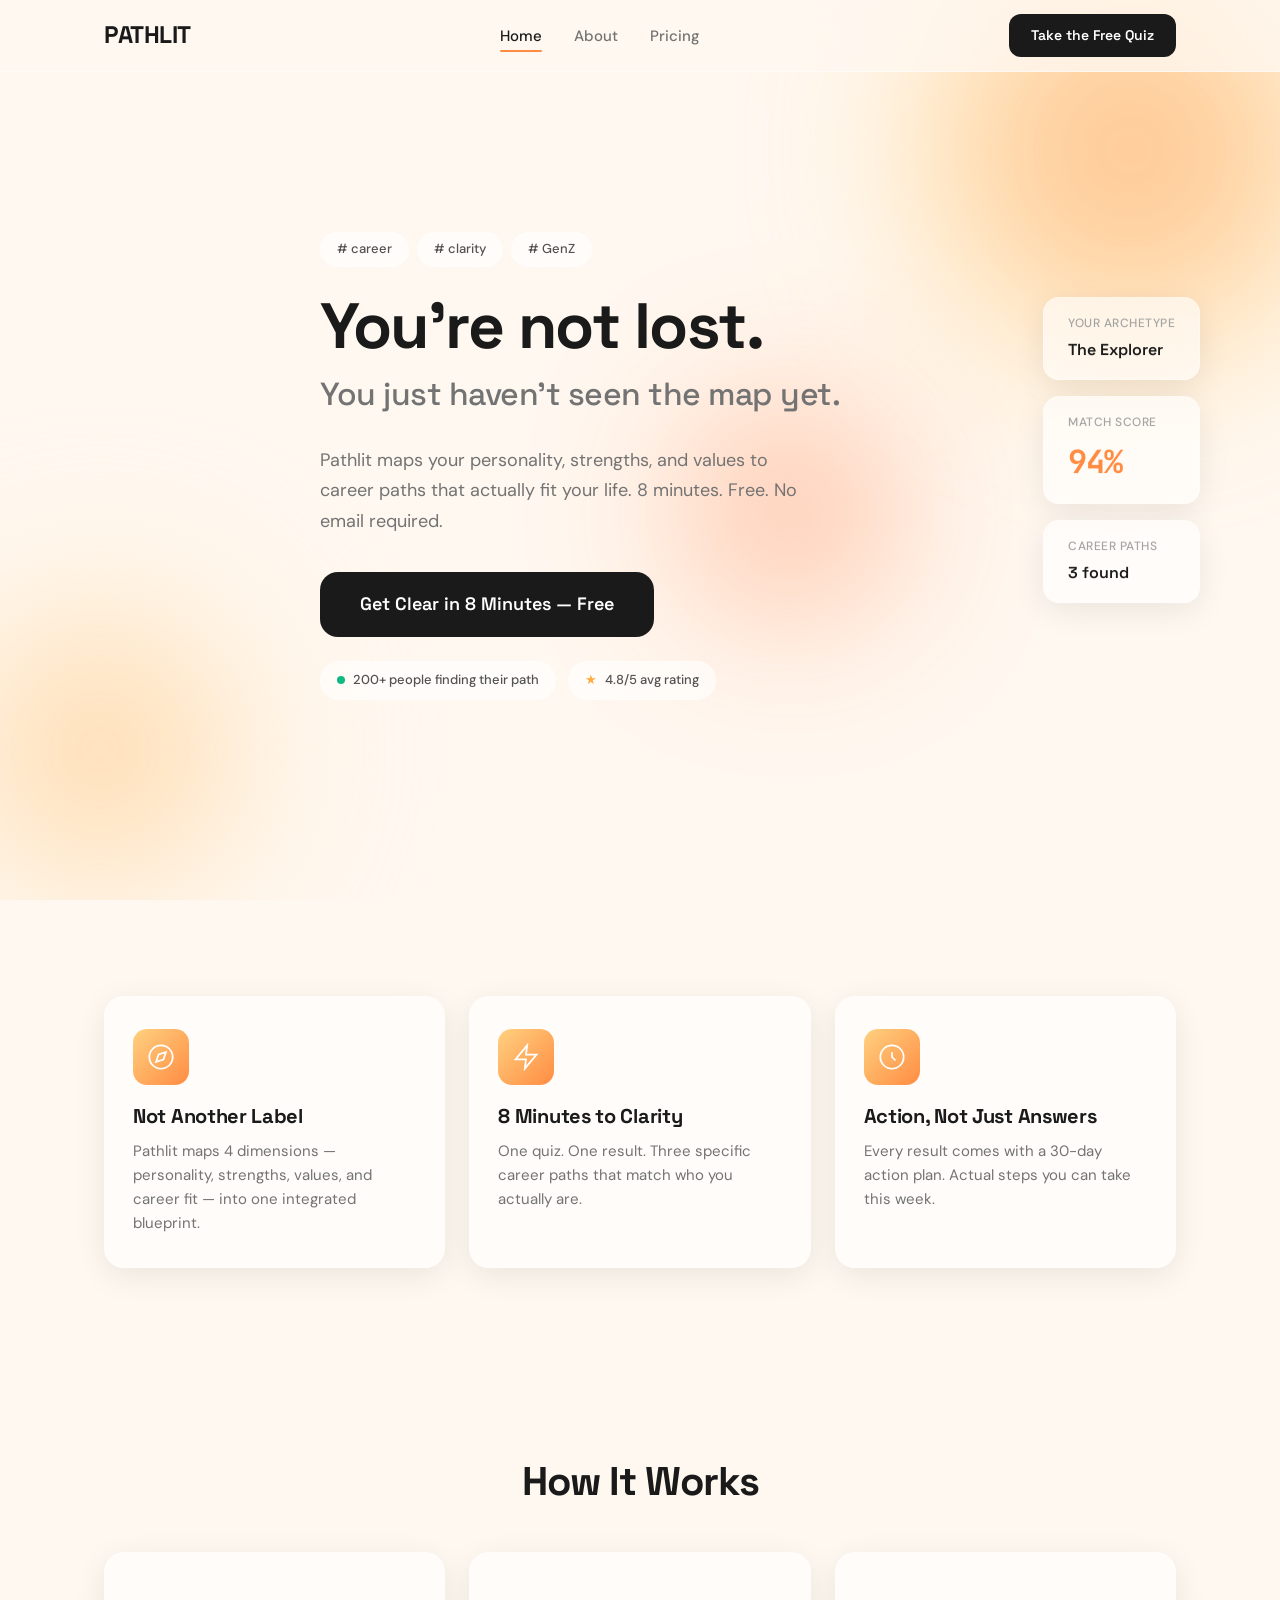
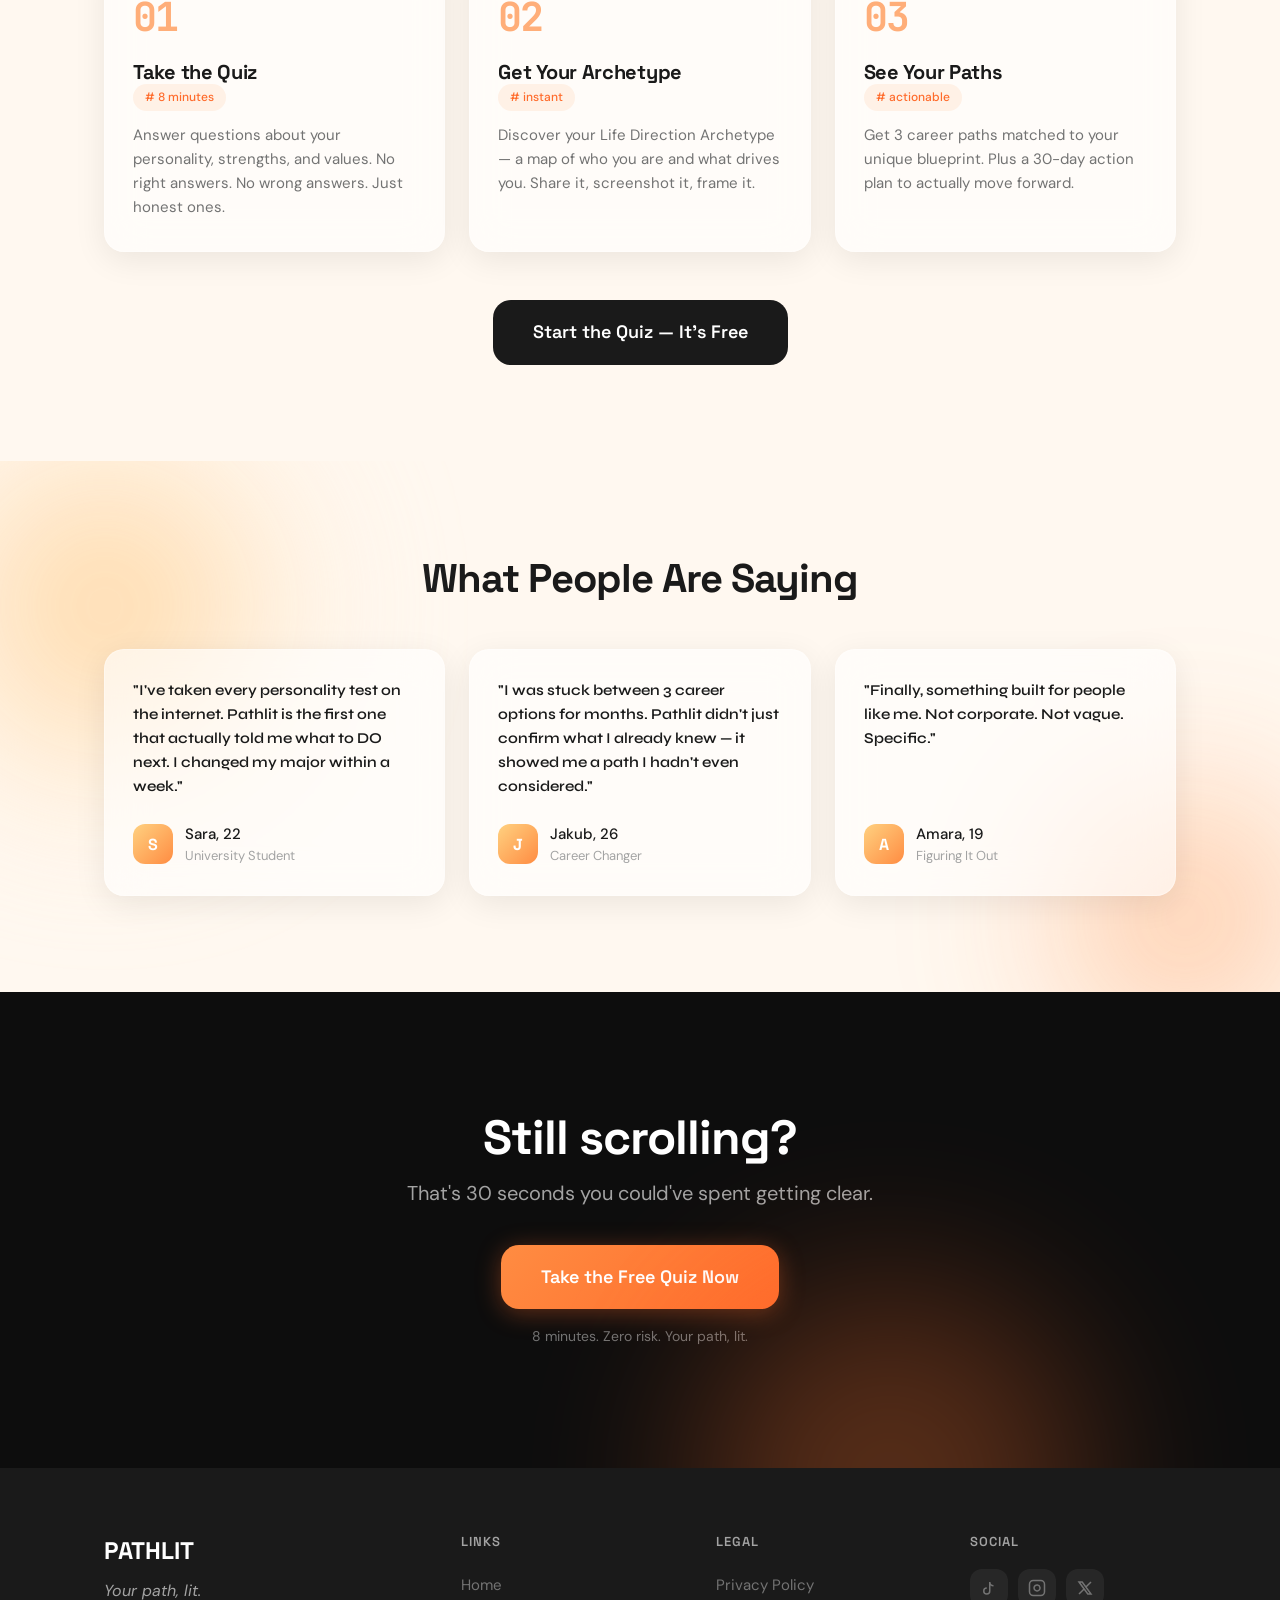
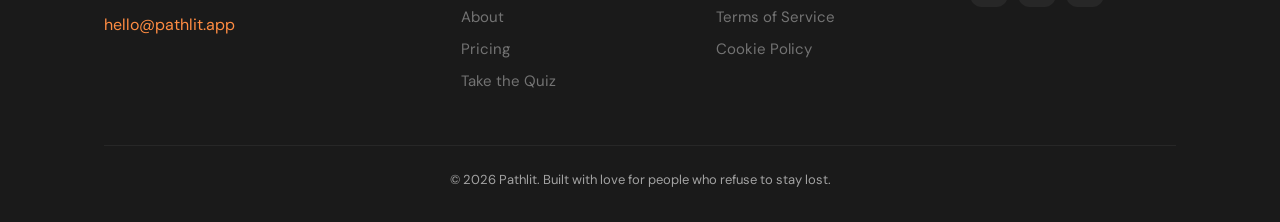
==== pathlit/index.html @ 338ac894 "Add Pathlit website with glassmorphism UI 3-page career quiz website (homepage, about, sales) built " ====
<!DOCTYPE html>
<html lang="en">
<head>
    <meta charset="UTF-8">
    <meta name="viewport" content="width=device-width, initial-scale=1.0">
    <title>Pathlit — Free Career Quiz for Gen Z | Find Your Path in 8 Minutes</title>
    <meta name="description" content="Feeling lost about your career? Pathlit's free 8-minute quiz maps your personality, strengths, and values to 3 career paths. Built for ages 18–30. No email required.">

    <!-- Fonts -->
    <link rel="preconnect" href="https://fonts.googleapis.com">
    <link rel="preconnect" href="https://fonts.gstatic.com" crossorigin>
    <link href="https://fonts.googleapis.com/css2?family=Space+Grotesk:wght@400;500;600;700&family=DM+Sans:wght@400;500&family=Syne:wght@600;800&family=JetBrains+Mono:wght@400;700&display=swap" rel="stylesheet">

    <link rel="stylesheet" href="pathlit.css">
</head>
<body>
    <!-- Navigation -->
    <nav class="navbar">
        <div class="nav-container">
            <a href="index.html" class="nav-logo">PATHLIT</a>
            <div class="nav-links">
                <a href="index.html" class="nav-link active">Home</a>
                <a href="about.html" class="nav-link">About</a>
                <a href="clarity-pro.html" class="nav-link">Pricing</a>
            </div>
            <a href="#quiz" class="nav-cta">Take the Free Quiz</a>
            <button class="hamburger" id="hamburger" aria-label="Menu">
                <span></span>
                <span></span>
                <span></span>
            </button>
        </div>
        <div class="mobile-menu" id="mobileMenu">
            <a href="index.html" class="mobile-link active">Home</a>
            <a href="about.html" class="mobile-link">About</a>
            <a href="clarity-pro.html" class="mobile-link">Pricing</a>
            <a href="#quiz" class="mobile-cta">Take the Free Quiz</a>
        </div>
    </nav>

    <!-- Mobile sticky CTA -->
    <div class="mobile-sticky-cta">
        <a href="#quiz" class="btn btn-primary btn-full">Take the Free Quiz</a>
    </div>

    <!-- Hero Section -->
    <section class="hero">
        <div class="gradient-blob blob-1"></div>
        <div class="gradient-blob blob-2"></div>
        <div class="gradient-blob blob-3"></div>

        <div class="hero-content">
            <div class="hero-tags">
                <span class="tag"># career</span>
                <span class="tag"># clarity</span>
                <span class="tag"># GenZ</span>
            </div>
            <h1 class="hero-headline">You're not lost.</h1>
            <p class="hero-headline-sub">You just haven't seen the map yet.</p>
            <p class="hero-sub">Pathlit maps your personality, strengths, and values to career paths that actually fit your life. 8 minutes. Free. No email required.</p>
            <a href="#quiz" class="btn btn-primary btn-lg">Get Clear in 8 Minutes — Free</a>
            <div class="hero-proof">
                <div class="proof-pill">
                    <span class="proof-dot"></span>
                    200+ people finding their path
                </div>
                <div class="proof-pill">
                    <span class="proof-star">&#9733;</span>
                    4.8/5 avg rating
                </div>
            </div>
        </div>

        <!-- Floating glass cards -->
        <div class="floating-cards">
            <div class="glass-card float-card-1">
                <span class="card-label">Your Archetype</span>
                <span class="card-value">The Explorer</span>
            </div>
            <div class="glass-card float-card-2">
                <span class="card-label">Match Score</span>
                <span class="card-value-big">94%</span>
            </div>
            <div class="glass-card float-card-3">
                <span class="card-label">Career Paths</span>
                <span class="card-value">3 found</span>
            </div>
        </div>
    </section>

    <!-- Benefits Section -->
    <section class="benefits">
        <div class="container">
            <div class="benefits-grid">
                <div class="glass-panel benefit-card">
                    <div class="benefit-icon-wrap">
                        <svg width="28" height="28" viewBox="0 0 24 24" fill="none" stroke="currentColor" stroke-width="1.5"><circle cx="12" cy="12" r="10"/><polygon points="16.24 7.76 14.12 14.12 7.76 16.24 9.88 9.88 16.24 7.76"/></svg>
                    </div>
                    <h3>Not Another Label</h3>
                    <p>Pathlit maps 4 dimensions — personality, strengths, values, and career fit — into one integrated blueprint.</p>
                </div>
                <div class="glass-panel benefit-card">
                    <div class="benefit-icon-wrap">
                        <svg width="28" height="28" viewBox="0 0 24 24" fill="none" stroke="currentColor" stroke-width="1.5"><polygon points="13 2 3 14 12 14 11 22 21 10 12 10 13 2"/></svg>
                    </div>
                    <h3>8 Minutes to Clarity</h3>
                    <p>One quiz. One result. Three specific career paths that match who you actually are.</p>
                </div>
                <div class="glass-panel benefit-card">
                    <div class="benefit-icon-wrap">
                        <svg width="28" height="28" viewBox="0 0 24 24" fill="none" stroke="currentColor" stroke-width="1.5"><circle cx="12" cy="12" r="10"/><path d="M12 8v4l3 3"/></svg>
                    </div>
                    <h3>Action, Not Just Answers</h3>
                    <p>Every result comes with a 30-day action plan. Actual steps you can take this week.</p>
                </div>
            </div>
        </div>
    </section>

    <!-- How It Works -->
    <section class="how-it-works">
        <div class="container">
            <h2 class="section-title">How It Works</h2>
            <div class="steps-grid">
                <div class="step-card glass-panel">
                    <div class="step-number">01</div>
                    <h3>Take the Quiz</h3>
                    <span class="step-tag"># 8 minutes</span>
                    <p>Answer questions about your personality, strengths, and values. No right answers. No wrong answers. Just honest ones.</p>
                </div>
                <div class="step-card glass-panel">
                    <div class="step-number">02</div>
                    <h3>Get Your Archetype</h3>
                    <span class="step-tag"># instant</span>
                    <p>Discover your Life Direction Archetype — a map of who you are and what drives you. Share it, screenshot it, frame it.</p>
                </div>
                <div class="step-card glass-panel">
                    <div class="step-number">03</div>
                    <h3>See Your Paths</h3>
                    <span class="step-tag"># actionable</span>
                    <p>Get 3 career paths matched to your unique blueprint. Plus a 30-day action plan to actually move forward.</p>
                </div>
            </div>
            <div class="steps-cta">
                <a href="#quiz" class="btn btn-primary btn-lg">Start the Quiz — It's Free</a>
            </div>
        </div>
    </section>

    <!-- Testimonials -->
    <section class="testimonials">
        <div class="gradient-blob blob-4"></div>
        <div class="gradient-blob blob-5"></div>
        <div class="container">
            <h2 class="section-title">What People Are Saying</h2>
            <div class="testimonials-grid">
                <div class="glass-panel testimonial-card">
                    <p class="testimonial-quote">"I've taken every personality test on the internet. Pathlit is the first one that actually told me what to DO next. I changed my major within a week."</p>
                    <div class="testimonial-author">
                        <div class="author-avatar">S</div>
                        <div>
                            <span class="author-name">Sara, 22</span>
                            <span class="author-role">University Student</span>
                        </div>
                    </div>
                </div>
                <div class="glass-panel testimonial-card">
                    <p class="testimonial-quote">"I was stuck between 3 career options for months. Pathlit didn't just confirm what I already knew — it showed me a path I hadn't even considered."</p>
                    <div class="testimonial-author">
                        <div class="author-avatar">J</div>
                        <div>
                            <span class="author-name">Jakub, 26</span>
                            <span class="author-role">Career Changer</span>
                        </div>
                    </div>
                </div>
                <div class="glass-panel testimonial-card">
                    <p class="testimonial-quote">"Finally, something built for people like me. Not corporate. Not vague. Specific."</p>
                    <div class="testimonial-author">
                        <div class="author-avatar">A</div>
                        <div>
                            <span class="author-name">Amara, 19</span>
                            <span class="author-role">Figuring It Out</span>
                        </div>
                    </div>
                </div>
            </div>
        </div>
    </section>

    <!-- Final CTA -->
    <section class="final-cta">
        <div class="gradient-blob blob-6"></div>
        <div class="container">
            <h2>Still scrolling?</h2>
            <p>That's 30 seconds you could've spent getting clear.</p>
            <a href="#quiz" class="btn btn-glow btn-lg">Take the Free Quiz Now</a>
            <p class="final-cta-sub">8 minutes. Zero risk. Your path, lit.</p>
        </div>
    </section>

    <!-- Footer -->
    <footer class="footer">
        <div class="container">
            <div class="footer-grid">
                <div class="footer-col">
                    <div class="footer-logo">PATHLIT</div>
                    <p class="footer-tagline">Your path, lit.</p>
                    <p class="footer-email">hello@pathlit.app</p>
                </div>
                <div class="footer-col">
                    <h4>Links</h4>
                    <a href="index.html">Home</a>
                    <a href="about.html">About</a>
                    <a href="clarity-pro.html">Pricing</a>
                    <a href="#quiz">Take the Quiz</a>
                </div>
                <div class="footer-col">
                    <h4>Legal</h4>
                    <a href="#">Privacy Policy</a>
                    <a href="#">Terms of Service</a>
                    <a href="#">Cookie Policy</a>
                </div>
                <div class="footer-col">
                    <h4>Social</h4>
                    <div class="footer-social">
                        <a href="#" aria-label="TikTok"><svg width="18" height="18" viewBox="0 0 24 24" fill="none" stroke="currentColor" stroke-width="2"><path d="M9 12a4 4 0 1 0 4 4V4a5 5 0 0 0 5 5"/></svg></a>
                        <a href="#" aria-label="Instagram"><svg width="18" height="18" viewBox="0 0 24 24" fill="none" stroke="currentColor" stroke-width="2"><rect x="2" y="2" width="20" height="20" rx="5" ry="5"/><path d="M16 11.37A4 4 0 1 1 12.63 8 4 4 0 0 1 16 11.37z"/><line x1="17.5" y1="6.5" x2="17.51" y2="6.5"/></svg></a>
                        <a href="#" aria-label="Twitter/X"><svg width="18" height="18" viewBox="0 0 24 24" fill="none" stroke="currentColor" stroke-width="2"><path d="M4 4l11.733 16h4.267l-11.733 -16z"/><path d="M4 20l6.768 -6.768m2.46 -2.46l6.772 -6.772"/></svg></a>
                    </div>
                </div>
            </div>
            <div class="footer-bottom">
                <p>&copy; 2026 Pathlit. Built with love for people who refuse to stay lost.</p>
            </div>
        </div>
    </footer>

    <script src="pathlit.js"></script>
</body>
</html>
---- pathlit/pathlit.css ----
/* ============================================
   PATHLIT — Glassmorphism + Warm Gradient UI
   Inspired by Monte finance app aesthetic
   ============================================ */

:root {
    /* Warm gradient palette */
    --orange-1: #FF8C42;
    --orange-2: #FF6B2B;
    --amber-1: #FFAB40;
    --amber-2: #FFD180;
    --peach: #FFECD2;
    --cream: #FFF8F0;

    /* Brand accents */
    --forest-dark: #1A1A1A;
    --dark-bg: #0D0D0D;
    --electric-lime: #84CC16;
    --coral-burst: #F43F5E;
    --mint: #10B981;

    /* Neutrals */
    --white: #FFFFFF;
    --gray-50: #FAFAFA;
    --gray-100: #F5F5F5;
    --gray-200: #E5E5E5;
    --gray-400: #A3A3A3;
    --gray-500: #737373;
    --gray-600: #525252;
    --gray-800: #262626;
    --gray-900: #171717;

    /* Glass */
    --glass-bg: rgba(255, 255, 255, 0.6);
    --glass-border: rgba(255, 255, 255, 0.3);
    --glass-shadow: 0 8px 32px rgba(0, 0, 0, 0.08);
    --glass-dark-bg: rgba(255, 255, 255, 0.05);
    --glass-dark-border: rgba(255, 255, 255, 0.08);

    /* Typography */
    --font-display: 'Space Grotesk', sans-serif;
    --font-body: 'DM Sans', sans-serif;
    --font-accent: 'Syne', sans-serif;
    --font-data: 'JetBrains Mono', monospace;

    --nav-height: 72px;
}

/* --- Reset & Base --- */
*, *::before, *::after {
    margin: 0;
    padding: 0;
    box-sizing: border-box;
}

html {
    scroll-behavior: smooth;
    -webkit-font-smoothing: antialiased;
}

body {
    font-family: var(--font-body);
    font-size: 16px;
    line-height: 1.6;
    color: var(--gray-800);
    background: var(--cream);
    overflow-x: hidden;
}

a { color: inherit; text-decoration: none; }
img { max-width: 100%; height: auto; display: block; }

/* --- Layout --- */
.container {
    max-width: 1120px;
    margin: 0 auto;
    padding: 0 24px;
}

.container-narrow {
    max-width: 720px;
    margin: 0 auto;
    padding: 0 24px;
}

/* --- Typography --- */
h1, h2, h3 {
    font-family: var(--font-display);
    font-weight: 700;
    line-height: 1.1;
    color: var(--forest-dark);
}

h1 { font-size: 3.5rem; letter-spacing: -1.5px; }
h2 { font-size: 2.5rem; letter-spacing: -1px; }
h3 { font-size: 1.25rem; letter-spacing: -0.3px; }

.section-title {
    text-align: center;
    margin-bottom: 48px;
}

.section-subtitle {
    text-align: center;
    font-size: 1.125rem;
    color: var(--gray-500);
    margin-top: -32px;
    margin-bottom: 40px;
}

/* --- Tags (pill badges) --- */
.tag {
    display: inline-block;
    font-family: var(--font-body);
    font-weight: 500;
    font-size: 0.8125rem;
    padding: 6px 16px;
    border-radius: 100px;
    background: var(--glass-bg);
    backdrop-filter: blur(12px);
    -webkit-backdrop-filter: blur(12px);
    border: 1px solid var(--glass-border);
    color: var(--gray-600);
}

.hero-tags {
    display: flex;
    gap: 8px;
    flex-wrap: wrap;
    margin-bottom: 24px;
}

/* --- Glass Panel --- */
.glass-panel {
    background: var(--glass-bg);
    backdrop-filter: blur(20px);
    -webkit-backdrop-filter: blur(20px);
    border: 1px solid var(--glass-border);
    border-radius: 20px;
    box-shadow: var(--glass-shadow);
}

/* --- Gradient Blobs --- */
.gradient-blob {
    position: absolute;
    border-radius: 50%;
    filter: blur(80px);
    opacity: 0.6;
    pointer-events: none;
    z-index: 0;
}

.blob-1 {
    width: 500px;
    height: 500px;
    background: radial-gradient(circle, var(--orange-1) 0%, var(--amber-2) 50%, transparent 70%);
    top: -100px;
    right: -100px;
}

.blob-2 {
    width: 400px;
    height: 400px;
    background: radial-gradient(circle, var(--amber-1) 0%, var(--peach) 50%, transparent 70%);
    bottom: -50px;
    left: -100px;
}

.blob-3 {
    width: 300px;
    height: 300px;
    background: radial-gradient(circle, var(--orange-2) 0%, transparent 70%);
    top: 40%;
    left: 50%;
    transform: translateX(-50%);
}

.blob-4 {
    width: 450px;
    height: 450px;
    background: radial-gradient(circle, var(--amber-1) 0%, var(--peach) 50%, transparent 70%);
    top: -80px;
    left: -120px;
}

.blob-5 {
    width: 350px;
    height: 350px;
    background: radial-gradient(circle, var(--orange-1) 0%, transparent 70%);
    bottom: -100px;
    right: -80px;
}

.blob-6 {
    width: 500px;
    height: 500px;
    background: radial-gradient(circle, var(--orange-1) 0%, var(--orange-2) 40%, transparent 70%);
    top: 50%;
    left: 50%;
    transform: translate(-50%, -50%);
    opacity: 0.3;
}

/* --- Buttons --- */
.btn {
    display: inline-block;
    font-family: var(--font-display);
    font-weight: 600;
    font-size: 1rem;
    padding: 14px 32px;
    border-radius: 16px;
    border: none;
    cursor: pointer;
    transition: all 0.2s ease;
    text-align: center;
}

.btn:hover {
    transform: translateY(-2px);
    box-shadow: 0 12px 32px rgba(0,0,0,0.15);
}

.btn:active {
    transform: translateY(0);
}

.btn-primary {
    background: var(--forest-dark);
    color: var(--white);
}

.btn-primary:hover {
    background: var(--gray-800);
}

.btn-glow {
    background: linear-gradient(135deg, var(--orange-1), var(--orange-2));
    color: var(--white);
    box-shadow: 0 4px 24px rgba(255, 107, 43, 0.35);
}

.btn-glow:hover {
    box-shadow: 0 8px 40px rgba(255, 107, 43, 0.5);
}

.btn-lg {
    font-size: 1.125rem;
    padding: 18px 40px;
    border-radius: 18px;
}

.btn-full { width: 100%; }

/* ============================================
   NAVIGATION
   ============================================ */
.navbar {
    position: fixed;
    top: 0;
    left: 0;
    right: 0;
    z-index: 1000;
    background: rgba(255, 248, 240, 0.8);
    backdrop-filter: blur(20px);
    -webkit-backdrop-filter: blur(20px);
    border-bottom: 1px solid rgba(255, 255, 255, 0.5);
    height: var(--nav-height);
}

.nav-container {
    max-width: 1120px;
    margin: 0 auto;
    padding: 0 24px;
    height: 100%;
    display: flex;
    align-items: center;
    justify-content: space-between;
}

.nav-logo {
    font-family: var(--font-display);
    font-weight: 700;
    font-size: 1.5rem;
    color: var(--forest-dark);
    letter-spacing: -0.5px;
}

.nav-links {
    display: flex;
    gap: 32px;
}

.nav-link {
    font-family: var(--font-body);
    font-weight: 500;
    font-size: 0.9375rem;
    color: var(--gray-500);
    transition: color 0.2s;
    position: relative;
}

.nav-link:hover,
.nav-link.active {
    color: var(--forest-dark);
}

.nav-link.active::after {
    content: '';
    position: absolute;
    bottom: -4px;
    left: 0;
    right: 0;
    height: 2px;
    background: var(--orange-1);
    border-radius: 1px;
}

.nav-cta {
    font-family: var(--font-display);
    font-weight: 600;
    font-size: 0.875rem;
    background: var(--forest-dark);
    color: var(--white);
    padding: 10px 22px;
    border-radius: 12px;
    transition: all 0.2s;
}

.nav-cta:hover {
    background: var(--gray-800);
    transform: translateY(-1px);
}

/* Hamburger */
.hamburger {
    display: none;
    background: none;
    border: none;
    cursor: pointer;
    padding: 8px;
    flex-direction: column;
    gap: 5px;
}

.hamburger span {
    display: block;
    width: 22px;
    height: 2px;
    background: var(--forest-dark);
    border-radius: 2px;
    transition: transform 0.3s, opacity 0.3s;
}

.hamburger.active span:nth-child(1) { transform: rotate(45deg) translate(5px, 5px); }
.hamburger.active span:nth-child(2) { opacity: 0; }
.hamburger.active span:nth-child(3) { transform: rotate(-45deg) translate(5px, -5px); }

/* Mobile menu */
.mobile-menu {
    display: none;
    position: fixed;
    top: var(--nav-height);
    left: 0;
    right: 0;
    background: rgba(255, 248, 240, 0.95);
    backdrop-filter: blur(24px);
    -webkit-backdrop-filter: blur(24px);
    padding: 24px;
    flex-direction: column;
    gap: 12px;
    border-bottom: 1px solid var(--glass-border);
    z-index: 999;
}

.mobile-menu.open { display: flex; }

.mobile-link {
    font-family: var(--font-body);
    font-weight: 500;
    font-size: 1.125rem;
    color: var(--gray-500);
    padding: 8px 0;
}

.mobile-link.active { color: var(--forest-dark); }

.mobile-cta {
    font-family: var(--font-display);
    font-weight: 600;
    background: var(--forest-dark);
    color: var(--white);
    padding: 14px;
    border-radius: 14px;
    text-align: center;
    margin-top: 8px;
}

/* Mobile sticky CTA */
.mobile-sticky-cta {
    display: none;
    position: fixed;
    bottom: 0;
    left: 0;
    right: 0;
    padding: 12px 16px;
    background: rgba(255, 248, 240, 0.9);
    backdrop-filter: blur(20px);
    -webkit-backdrop-filter: blur(20px);
    border-top: 1px solid var(--glass-border);
    z-index: 998;
}

/* ============================================
   HERO SECTION
   ============================================ */
.hero {
    position: relative;
    min-height: 100vh;
    display: flex;
    align-items: center;
    padding: calc(var(--nav-height) + 40px) 24px 80px;
    overflow: hidden;
}

.hero-content {
    max-width: 1120px;
    margin: 0 auto;
    position: relative;
    z-index: 1;
    width: 100%;
    max-width: 640px;
}

.hero-headline {
    font-size: 4rem;
    margin-bottom: 8px;
    color: var(--forest-dark);
}

.hero-headline-sub {
    font-family: var(--font-display);
    font-weight: 500;
    font-size: 2rem;
    color: var(--gray-500);
    margin-bottom: 24px;
    letter-spacing: -0.5px;
}

.hero-sub {
    font-size: 1.125rem;
    color: var(--gray-500);
    margin-bottom: 36px;
    line-height: 1.7;
    max-width: 480px;
}

.hero-proof {
    margin-top: 24px;
    display: flex;
    gap: 12px;
    flex-wrap: wrap;
}

.proof-pill {
    display: inline-flex;
    align-items: center;
    gap: 8px;
    padding: 8px 16px;
    border-radius: 100px;
    background: var(--glass-bg);
    backdrop-filter: blur(12px);
    -webkit-backdrop-filter: blur(12px);
    border: 1px solid var(--glass-border);
    font-size: 0.8125rem;
    font-weight: 500;
    color: var(--gray-600);
}

.proof-dot {
    width: 8px;
    height: 8px;
    border-radius: 50%;
    background: var(--mint);
}

.proof-star {
    color: var(--amber-1);
}

/* Floating glass cards */
.floating-cards {
    position: absolute;
    right: 80px;
    top: 50%;
    transform: translateY(-50%);
    z-index: 1;
    display: flex;
    flex-direction: column;
    gap: 16px;
}

.glass-card {
    background: var(--glass-bg);
    backdrop-filter: blur(24px);
    -webkit-backdrop-filter: blur(24px);
    border: 1px solid var(--glass-border);
    border-radius: 16px;
    padding: 16px 24px;
    box-shadow: var(--glass-shadow);
    transition: transform 0.3s ease;
}

.glass-card:hover {
    transform: scale(1.03);
}

.float-card-1 {
    transform: rotate(-3deg);
}

.float-card-1:hover {
    transform: rotate(-3deg) scale(1.03);
}

.float-card-2 {
    transform: rotate(2deg) translateX(30px);
}

.float-card-2:hover {
    transform: rotate(2deg) translateX(30px) scale(1.03);
}

.float-card-3 {
    transform: rotate(-1deg);
}

.float-card-3:hover {
    transform: rotate(-1deg) scale(1.03);
}

.card-label {
    display: block;
    font-size: 0.75rem;
    font-weight: 500;
    color: var(--gray-400);
    text-transform: uppercase;
    letter-spacing: 0.5px;
    margin-bottom: 4px;
}

.card-value {
    font-family: var(--font-display);
    font-weight: 600;
    font-size: 1rem;
    color: var(--forest-dark);
}

.card-value-big {
    font-family: var(--font-data);
    font-weight: 700;
    font-size: 2rem;
    color: var(--orange-1);
    letter-spacing: -1px;
}

/* ============================================
   BENEFITS
   ============================================ */
.benefits {
    padding: 96px 0;
    position: relative;
}

.benefits-grid {
    display: grid;
    grid-template-columns: repeat(3, 1fr);
    gap: 24px;
}

.benefit-card {
    padding: 32px 28px;
    transition: transform 0.2s;
}

.benefit-card:hover {
    transform: translateY(-4px);
}

.benefit-icon-wrap {
    width: 56px;
    height: 56px;
    display: flex;
    align-items: center;
    justify-content: center;
    background: linear-gradient(135deg, var(--amber-2), var(--orange-1));
    border-radius: 14px;
    color: var(--white);
    margin-bottom: 20px;
}

.benefit-card h3 {
    margin-bottom: 12px;
}

.benefit-card p {
    color: var(--gray-500);
    font-size: 0.9375rem;
    line-height: 1.6;
}

/* ============================================
   HOW IT WORKS
   ============================================ */
.how-it-works {
    padding: 96px 0;
    position: relative;
}

.steps-grid {
    display: grid;
    grid-template-columns: repeat(3, 1fr);
    gap: 24px;
}

.step-card {
    padding: 32px 28px;
    transition: transform 0.2s;
}

.step-card:hover {
    transform: translateY(-4px);
}

.step-number {
    font-family: var(--font-data);
    font-weight: 700;
    font-size: 2.5rem;
    color: var(--orange-1);
    opacity: 0.7;
    margin-bottom: 12px;
    letter-spacing: -2px;
}

.step-tag {
    display: inline-block;
    font-size: 0.75rem;
    font-weight: 500;
    padding: 4px 12px;
    border-radius: 100px;
    background: rgba(255, 140, 66, 0.1);
    color: var(--orange-2);
    margin-bottom: 12px;
}

.step-card p {
    color: var(--gray-500);
    font-size: 0.9375rem;
    line-height: 1.6;
}

.steps-cta {
    text-align: center;
    margin-top: 48px;
}

/* ============================================
   TESTIMONIALS
   ============================================ */
.testimonials {
    padding: 96px 0;
    position: relative;
    overflow: hidden;
}

.testimonials-grid {
    display: grid;
    grid-template-columns: repeat(3, 1fr);
    gap: 24px;
}

.testimonial-card {
    padding: 28px;
    display: flex;
    flex-direction: column;
    justify-content: space-between;
}

.testimonial-quote {
    font-family: var(--font-accent);
    font-weight: 600;
    font-size: 0.9375rem;
    line-height: 1.6;
    color: var(--forest-dark);
    margin-bottom: 24px;
}

.testimonial-author {
    display: flex;
    align-items: center;
    gap: 12px;
}

.author-avatar {
    width: 40px;
    height: 40px;
    border-radius: 12px;
    background: linear-gradient(135deg, var(--amber-2), var(--orange-1));
    color: var(--white);
    display: flex;
    align-items: center;
    justify-content: center;
    font-family: var(--font-display);
    font-weight: 700;
    font-size: 1rem;
}

.author-name {
    display: block;
    font-weight: 500;
    font-size: 0.9375rem;
    color: var(--forest-dark);
}

.author-role {
    display: block;
    font-size: 0.8125rem;
    color: var(--gray-400);
}

/* ============================================
   FINAL CTA (Homepage)
   ============================================ */
.final-cta {
    padding: 120px 0;
    background: var(--dark-bg);
    text-align: center;
    position: relative;
    overflow: hidden;
}

.final-cta h2 {
    color: var(--white);
    font-size: 3rem;
    margin-bottom: 12px;
}

.final-cta p {
    color: var(--gray-400);
    font-size: 1.25rem;
    margin-bottom: 36px;
}

.final-cta-sub {
    margin-top: 16px;
    font-size: 0.875rem !important;
    color: var(--gray-500) !important;
    margin-bottom: 0 !important;
}

/* ============================================
   ABOUT PAGE
   ============================================ */
.about-hero {
    position: relative;
    padding: calc(var(--nav-height) + 80px) 0 64px;
    overflow: hidden;
}

.about-hero h1 {
    font-size: 3.5rem;
    position: relative;
    z-index: 1;
}

.about-hero .hero-tags {
    position: relative;
    z-index: 1;
}

.founder-story {
    padding: 64px 0 96px;
}

.founder-grid {
    display: grid;
    grid-template-columns: 280px 1fr;
    gap: 56px;
    align-items: start;
}

.photo-placeholder {
    width: 100%;
    aspect-ratio: 3 / 4;
    display: flex;
    flex-direction: column;
    align-items: center;
    justify-content: center;
    gap: 12px;
    color: var(--gray-400);
}

.photo-placeholder span {
    font-size: 0.8125rem;
}

.founder-text p {
    margin-bottom: 16px;
    color: var(--gray-500);
    font-size: 1.0625rem;
    line-height: 1.7;
}

.founder-greeting {
    font-family: var(--font-display);
    font-weight: 700;
    font-size: 1.75rem !important;
    color: var(--forest-dark) !important;
    letter-spacing: -0.5px;
}

.founder-highlight {
    font-family: var(--font-display);
    font-weight: 700;
    font-size: 1.25rem !important;
    color: var(--forest-dark) !important;
}

.founder-aside {
    font-style: italic;
    color: var(--gray-400) !important;
}

/* Why Matters */
.why-matters {
    padding: 96px 0;
    text-align: center;
    position: relative;
    overflow: hidden;
}

.stats-grid {
    display: grid;
    grid-template-columns: repeat(3, 1fr);
    gap: 24px;
    margin-bottom: 48px;
}

.stat-card {
    padding: 40px 24px;
}

.stat-number {
    font-family: var(--font-data);
    font-weight: 700;
    font-size: 2.5rem;
    background: linear-gradient(135deg, var(--orange-1), var(--orange-2));
    -webkit-background-clip: text;
    -webkit-text-fill-color: transparent;
    background-clip: text;
    display: block;
    margin-bottom: 8px;
    letter-spacing: -1px;
}

.stat-card p { color: var(--gray-500); }

.why-text {
    max-width: 640px;
    margin: 0 auto 16px;
    color: var(--gray-500);
    font-size: 1.0625rem;
    line-height: 1.7;
}

.why-mission {
    font-family: var(--font-display);
    font-weight: 700;
    font-size: 1.25rem;
    color: var(--forest-dark);
}

/* Trust Signals */
.trust-signals {
    padding: 48px 0 64px;
}

.trust-grid {
    display: grid;
    grid-template-columns: repeat(4, 1fr);
    gap: 16px;
}

.trust-badge {
    display: flex;
    align-items: center;
    gap: 12px;
    padding: 16px 20px;
    font-size: 0.8125rem;
    font-weight: 500;
    color: var(--gray-600);
    border-radius: 16px;
}

.trust-badge svg {
    flex-shrink: 0;
    color: var(--orange-1);
}

/* About CTA */
.about-cta {
    padding: 96px 0;
    text-align: center;
    position: relative;
    overflow: hidden;
    background: var(--dark-bg);
}

.about-cta-text {
    font-size: 1.25rem;
    color: var(--gray-400);
    margin-bottom: 32px;
    position: relative;
    z-index: 1;
}

.about-cta .btn {
    position: relative;
    z-index: 1;
}

.about-cta-sign {
    margin-top: 24px;
    font-family: var(--font-accent);
    font-weight: 600;
    color: var(--gray-500);
    font-size: 1rem;
    position: relative;
    z-index: 1;
}

/* ============================================
   SALES PAGE
   ============================================ */
.sales-hero {
    position: relative;
    padding: calc(var(--nav-height) + 80px) 0 80px;
    text-align: center;
    overflow: hidden;
}

.sales-hero h1 {
    font-size: 3rem;
    margin-bottom: 20px;
    position: relative;
    z-index: 1;
}

.sales-hero .hero-tags {
    justify-content: center;
    position: relative;
    z-index: 1;
}

.sales-hero-sub {
    font-size: 1.25rem;
    color: var(--gray-500);
    margin-bottom: 36px;
    line-height: 1.7;
    position: relative;
    z-index: 1;
}

.sales-hero .btn {
    position: relative;
    z-index: 1;
}

/* Agitation */
.agitation {
    padding: 80px 0;
}

.agitation-lead {
    font-family: var(--font-display);
    font-weight: 700;
    font-size: 1.25rem;
    color: var(--forest-dark);
    margin-bottom: 24px;
}

.agitation p {
    font-size: 1.0625rem;
    line-height: 1.8;
    color: var(--gray-500);
    margin-bottom: 16px;
}

/* What's Inside */
.whats-inside {
    padding: 96px 0;
    position: relative;
    overflow: hidden;
}

.features-grid {
    max-width: 640px;
    margin: 0 auto;
    display: flex;
    flex-direction: column;
    gap: 12px;
}

.feature-item {
    display: flex;
    align-items: flex-start;
    gap: 16px;
    padding: 18px 24px;
    border-radius: 16px;
}

.feature-item svg {
    flex-shrink: 0;
    color: var(--orange-1);
    margin-top: 2px;
}

.feature-item span {
    font-size: 0.9375rem;
    color: var(--gray-600);
    line-height: 1.5;
}

/* Price Comparison */
.price-comparison {
    padding: 96px 0;
}

.comparison-table {
    max-width: 800px;
    margin: 0 auto;
    overflow: hidden;
    padding: 4px;
}

.comparison-row {
    display: grid;
    grid-template-columns: 1fr 120px 1.5fr;
    gap: 16px;
    padding: 16px 24px;
    align-items: center;
    border-bottom: 1px solid rgba(0,0,0,0.04);
}

.comparison-row:last-child { border-bottom: none; }

.comparison-header {
    font-weight: 500;
    font-size: 0.8125rem;
    color: var(--gray-400);
    text-transform: uppercase;
    letter-spacing: 0.5px;
}

.comparison-price {
    font-family: var(--font-data);
    font-weight: 700;
    color: var(--gray-500);
    text-align: center;
}

.comparison-highlight {
    background: rgba(255, 140, 66, 0.08);
    border-radius: 14px;
    border-bottom: none;
    margin: 4px 0;
}

.highlight-price {
    color: var(--orange-1) !important;
    font-size: 1.25rem;
}

/* FAQ */
.faq {
    padding: 96px 0;
}

.faq-list {
    display: flex;
    flex-direction: column;
    gap: 10px;
}

.faq-item {
    overflow: hidden;
    border-radius: 16px;
}

.faq-question {
    width: 100%;
    display: flex;
    align-items: center;
    justify-content: space-between;
    padding: 20px 24px;
    background: none;
    border: none;
    cursor: pointer;
    font-family: var(--font-body);
    font-weight: 500;
    font-size: 1rem;
    color: var(--forest-dark);
    text-align: left;
    gap: 16px;
}

.faq-icon {
    font-size: 1.5rem;
    font-weight: 300;
    color: var(--gray-400);
    transition: transform 0.3s;
    flex-shrink: 0;
}

.faq-item.open .faq-icon {
    transform: rotate(45deg);
}

.faq-answer {
    max-height: 0;
    overflow: hidden;
    transition: max-height 0.3s ease;
}

.faq-answer p {
    padding: 0 24px 20px;
    color: var(--gray-500);
    line-height: 1.6;
}

/* Sales Final CTA */
.sales-final-cta {
    padding: 120px 0;
    background: var(--dark-bg);
    text-align: center;
    position: relative;
    overflow: hidden;
}

.guarantee-badge {
    display: inline-flex;
    align-items: center;
    gap: 12px;
    padding: 12px 28px;
    border-radius: 100px;
    color: var(--orange-1);
    font-family: var(--font-display);
    font-weight: 600;
    font-size: 0.9375rem;
    margin-bottom: 24px;
    background: var(--glass-dark-bg) !important;
    backdrop-filter: blur(12px) !important;
    border: 1px solid var(--glass-dark-border) !important;
}

.guarantee-text {
    color: var(--gray-400);
    max-width: 500px;
    margin: 0 auto 40px;
    line-height: 1.6;
}

.sales-final-cta h2 {
    color: var(--white);
    font-size: 2.5rem;
    margin-bottom: 32px;
}

.payment-trust {
    display: inline-flex;
    align-items: center;
    gap: 8px;
    margin-top: 20px;
    color: var(--gray-500);
    font-size: 0.8125rem;
}

/* ============================================
   FOOTER
   ============================================ */
.footer {
    padding: 64px 0 32px;
    background: var(--forest-dark);
    color: var(--gray-400);
}

.footer-grid {
    display: grid;
    grid-template-columns: 1.5fr 1fr 1fr 1fr;
    gap: 48px;
    margin-bottom: 48px;
}

.footer-logo {
    font-family: var(--font-display);
    font-weight: 700;
    font-size: 1.5rem;
    color: var(--white);
    margin-bottom: 8px;
}

.footer-tagline {
    font-style: italic;
    margin-bottom: 8px;
}

.footer-email { color: var(--orange-1); }

.footer-col h4 {
    font-family: var(--font-display);
    font-weight: 600;
    font-size: 0.8125rem;
    color: var(--gray-400);
    text-transform: uppercase;
    letter-spacing: 1px;
    margin-bottom: 16px;
}

.footer-col a {
    display: block;
    color: var(--gray-500);
    font-size: 0.9375rem;
    padding: 4px 0;
    transition: color 0.2s;
}

.footer-col a:hover { color: var(--white); }

.footer-social {
    display: flex;
    gap: 10px;
}

.footer-social a {
    display: flex;
    align-items: center;
    justify-content: center;
    width: 38px;
    height: 38px;
    border-radius: 12px;
    background: rgba(255,255,255,0.06);
    transition: background 0.2s;
}

.footer-social a:hover {
    background: rgba(255,255,255,0.12);
}

.footer-bottom {
    border-top: 1px solid rgba(255,255,255,0.06);
    padding-top: 24px;
    text-align: center;
    font-size: 0.8125rem;
}

/* ============================================
   ANIMATIONS
   ============================================ */
@keyframes fadeInUp {
    from { opacity: 0; transform: translateY(24px); }
    to { opacity: 1; transform: translateY(0); }
}

@keyframes float {
    0%, 100% { transform: translateY(0); }
    50% { transform: translateY(-10px); }
}

.fade-in-up {
    animation: fadeInUp 0.6s ease forwards;
}

/* ============================================
   RESPONSIVE
   ============================================ */
@media (max-width: 1024px) {
    h1 { font-size: 2.75rem; }
    .hero-headline { font-size: 3rem; }

    .benefits-grid,
    .steps-grid,
    .testimonials-grid,
    .stats-grid { grid-template-columns: 1fr; gap: 16px; }

    .trust-grid { grid-template-columns: repeat(2, 1fr); }

    .floating-cards { display: none; }

    .founder-grid {
        grid-template-columns: 1fr;
        gap: 40px;
    }

    .photo-placeholder {
        max-width: 280px;
        margin: 0 auto;
    }

    .footer-grid {
        grid-template-columns: repeat(2, 1fr);
        gap: 32px;
    }

    .comparison-row {
        grid-template-columns: 1fr 100px 1.2fr;
        font-size: 0.875rem;
    }
}

@media (max-width: 768px) {
    :root { --nav-height: 60px; }

    h1 { font-size: 2.25rem; }
    h2 { font-size: 1.75rem; }
    .hero-headline { font-size: 2.5rem; }
    .hero-headline-sub { font-size: 1.5rem; }
    .sales-hero h1 { font-size: 2rem; }
    .about-hero h1 { font-size: 2.25rem; }
    .section-title { margin-bottom: 32px; }

    /* Nav */
    .nav-links, .nav-cta { display: none; }
    .hamburger { display: flex; }
    .mobile-sticky-cta { display: block; }
    body { padding-bottom: 72px; }

    /* Hero */
    .hero {
        min-height: auto;
        padding: calc(var(--nav-height) + 40px) 24px 64px;
    }

    .floating-cards { display: none; }

    /* Blobs smaller on mobile */
    .blob-1 { width: 300px; height: 300px; }
    .blob-2 { width: 250px; height: 250px; }

    /* Grids */
    .benefits-grid,
    .steps-grid,
    .testimonials-grid,
    .stats-grid { grid-template-columns: 1fr; }

    .trust-grid { grid-template-columns: 1fr; }

    /* Comparison */
    .comparison-row {
        grid-template-columns: 1fr;
        gap: 4px;
        padding: 16px;
    }
    .comparison-price { text-align: left; }
    .comparison-header { display: none; }

    /* Footer */
    .footer-grid { grid-template-columns: 1fr; gap: 32px; }

    /* Spacing */
    .benefits,
    .how-it-works,
    .testimonials,
    .why-matters,
    .whats-inside,
    .price-comparison,
    .faq { padding: 64px 0; }

    .final-cta,
    .sales-final-cta,
    .about-cta { padding: 80px 0; }

    .final-cta h2,
    .sales-final-cta h2 { font-size: 1.75rem; }

    .btn-lg {
        font-size: 1rem;
        padding: 16px 28px;
    }
}
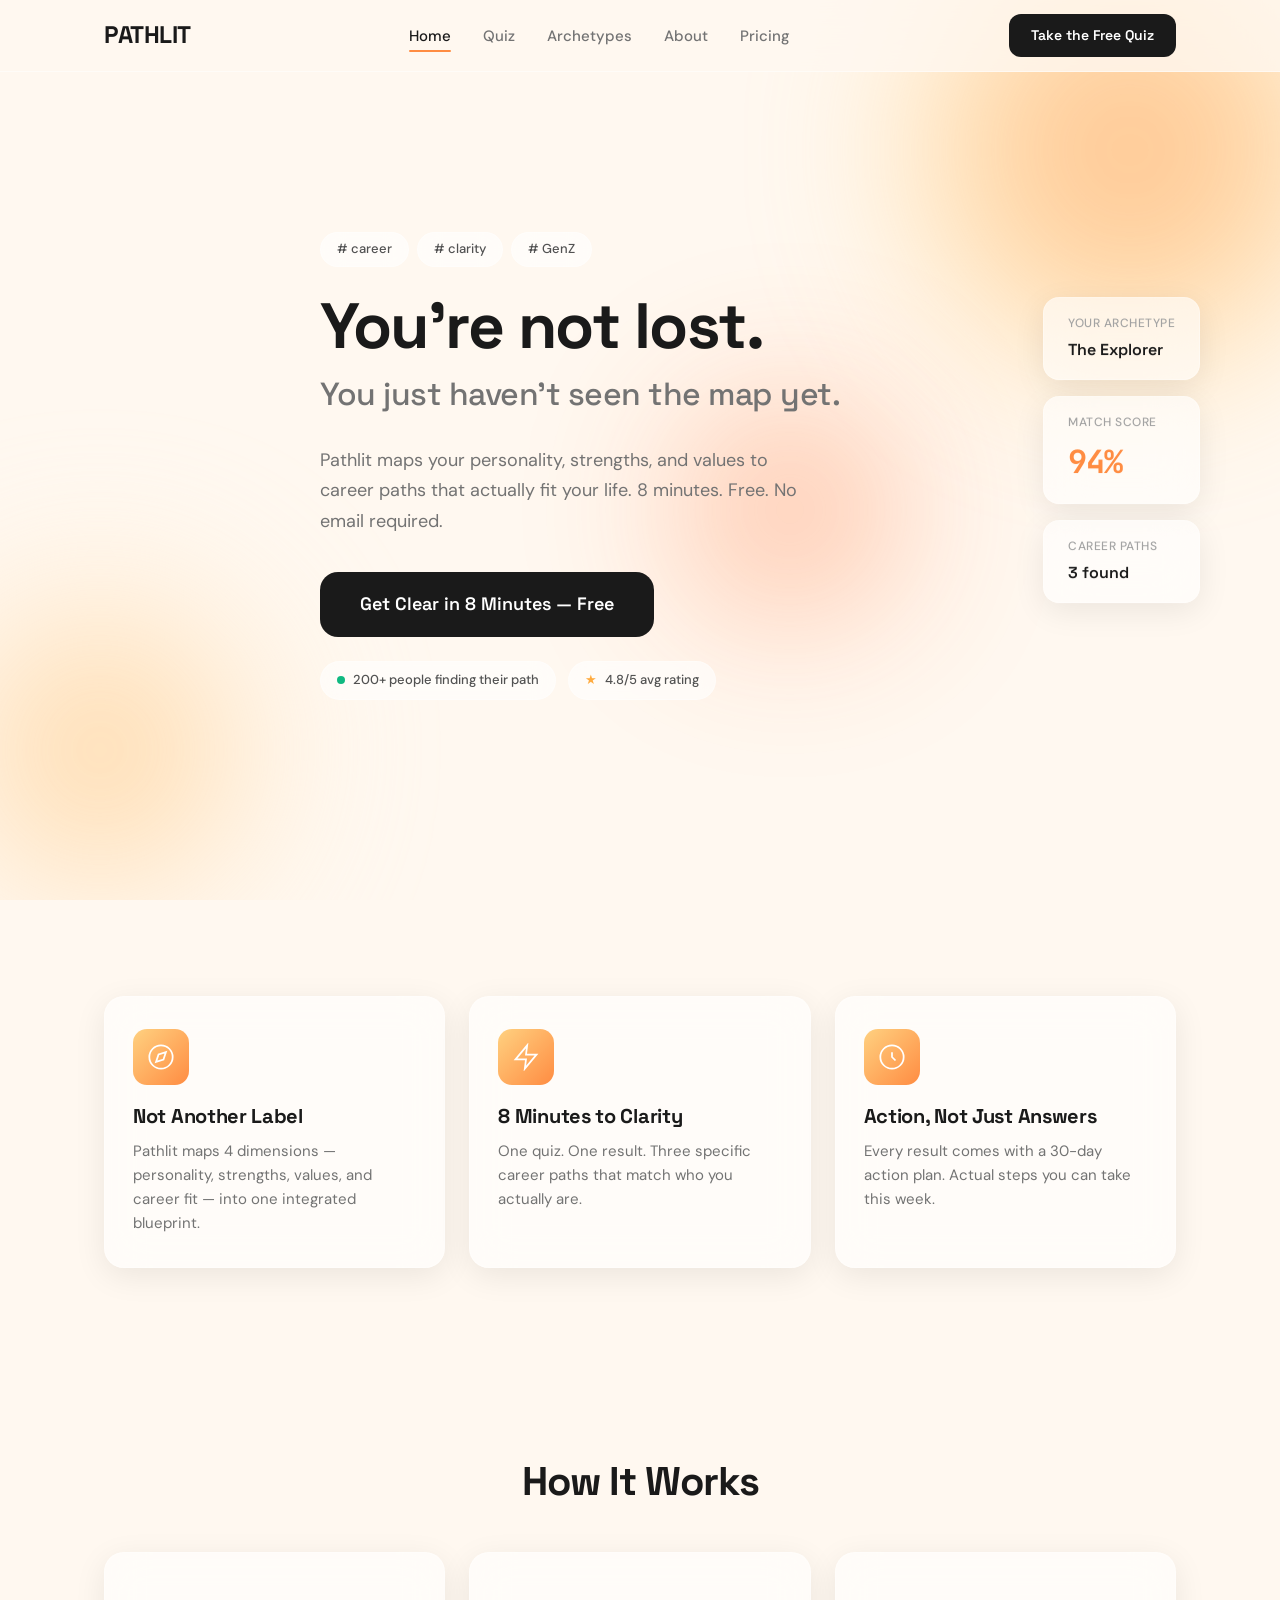
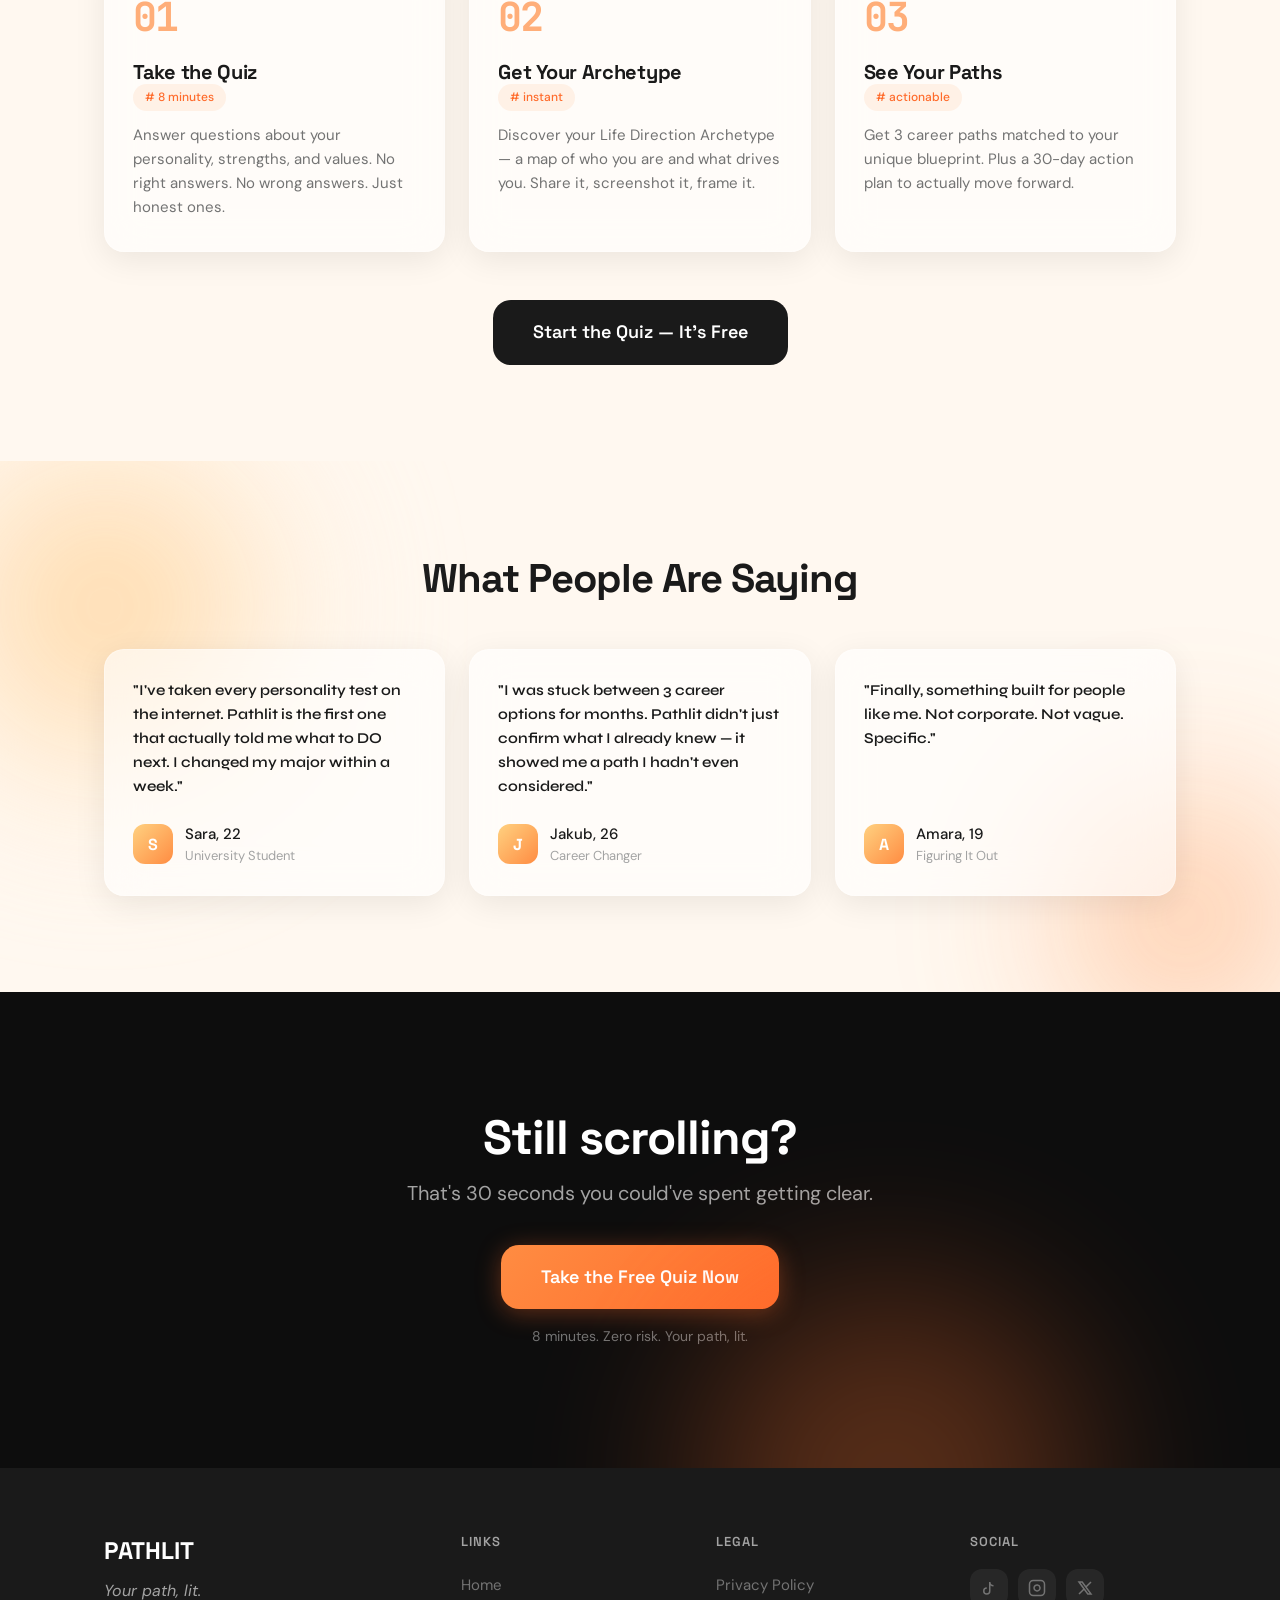
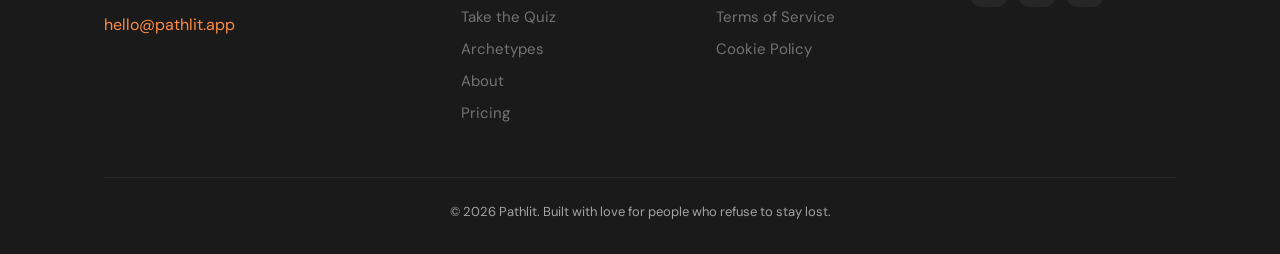
==== commit aa425905: "Add Pathlit quiz engine, archetypes, payments, and Node.js backend - 40-question interactive career " ====
--- a/pathlit/index.html
+++ b/pathlit/index.html
@@ -20,10 +20,12 @@
             <a href="index.html" class="nav-logo">PATHLIT</a>
             <div class="nav-links">
                 <a href="index.html" class="nav-link active">Home</a>
+                <a href="quiz.html" class="nav-link">Quiz</a>
+                <a href="archetypes.html" class="nav-link">Archetypes</a>
                 <a href="about.html" class="nav-link">About</a>
                 <a href="clarity-pro.html" class="nav-link">Pricing</a>
             </div>
-            <a href="#quiz" class="nav-cta">Take the Free Quiz</a>
+            <a href="quiz.html" class="nav-cta">Take the Free Quiz</a>
             <button class="hamburger" id="hamburger" aria-label="Menu">
                 <span></span>
                 <span></span>
@@ -32,15 +34,17 @@
         </div>
         <div class="mobile-menu" id="mobileMenu">
             <a href="index.html" class="mobile-link active">Home</a>
+            <a href="quiz.html" class="mobile-link">Quiz</a>
+            <a href="archetypes.html" class="mobile-link">Archetypes</a>
             <a href="about.html" class="mobile-link">About</a>
             <a href="clarity-pro.html" class="mobile-link">Pricing</a>
-            <a href="#quiz" class="mobile-cta">Take the Free Quiz</a>
+            <a href="quiz.html" class="mobile-cta">Take the Free Quiz</a>
         </div>
     </nav>
 
     <!-- Mobile sticky CTA -->
     <div class="mobile-sticky-cta">
-        <a href="#quiz" class="btn btn-primary btn-full">Take the Free Quiz</a>
+        <a href="quiz.html" class="btn btn-primary btn-full">Take the Free Quiz</a>
     </div>
 
     <!-- Hero Section -->
@@ -58,7 +62,7 @@
             <h1 class="hero-headline">You're not lost.</h1>
             <p class="hero-headline-sub">You just haven't seen the map yet.</p>
             <p class="hero-sub">Pathlit maps your personality, strengths, and values to career paths that actually fit your life. 8 minutes. Free. No email required.</p>
-            <a href="#quiz" class="btn btn-primary btn-lg">Get Clear in 8 Minutes — Free</a>
+            <a href="quiz.html" class="btn btn-primary btn-lg">Get Clear in 8 Minutes — Free</a>
             <div class="hero-proof">
                 <div class="proof-pill">
                     <span class="proof-dot"></span>
@@ -142,7 +146,7 @@
                 </div>
             </div>
             <div class="steps-cta">
-                <a href="#quiz" class="btn btn-primary btn-lg">Start the Quiz — It's Free</a>
+                <a href="quiz.html" class="btn btn-primary btn-lg">Start the Quiz — It's Free</a>
             </div>
         </div>
     </section>
@@ -194,7 +198,7 @@
         <div class="container">
             <h2>Still scrolling?</h2>
             <p>That's 30 seconds you could've spent getting clear.</p>
-            <a href="#quiz" class="btn btn-glow btn-lg">Take the Free Quiz Now</a>
+            <a href="quiz.html" class="btn btn-glow btn-lg">Take the Free Quiz Now</a>
             <p class="final-cta-sub">8 minutes. Zero risk. Your path, lit.</p>
         </div>
     </section>
@@ -211,9 +215,10 @@
                 <div class="footer-col">
                     <h4>Links</h4>
                     <a href="index.html">Home</a>
+                    <a href="quiz.html">Take the Quiz</a>
+                    <a href="archetypes.html">Archetypes</a>
                     <a href="about.html">About</a>
                     <a href="clarity-pro.html">Pricing</a>
-                    <a href="#quiz">Take the Quiz</a>
                 </div>
                 <div class="footer-col">
                     <h4>Legal</h4>
--- a/pathlit/pathlit.css
+++ b/pathlit/pathlit.css
@@ -1385,4 +1385,997 @@
         font-size: 1rem;
         padding: 16px 28px;
     }
-}
+
+    .quiz-info-cards { grid-template-columns: 1fr; }
+    .quiz-start-title { font-size: 2.25rem; }
+    .quiz-question-text { font-size: 1.125rem; }
+    .archetype-grid { grid-template-columns: 1fr; }
+    .result-card { padding: 32px 20px; }
+}
+
+/* ============================================
+   QUIZ PAGE
+   ============================================ */
+.quiz-section {
+    position: relative;
+    min-height: 100vh;
+    overflow: hidden;
+}
+
+.quiz-start {
+    padding: calc(var(--nav-height) + 80px) 0 80px;
+    text-align: center;
+}
+
+.quiz-start-title {
+    font-size: 3.5rem;
+    margin-bottom: 20px;
+    letter-spacing: -2px;
+}
+
+.quiz-start-sub {
+    font-size: 1.125rem;
+    color: var(--gray-500);
+    line-height: 1.7;
+    margin-bottom: 40px;
+    max-width: 540px;
+    margin-left: auto;
+    margin-right: auto;
+}
+
+.quiz-info-cards {
+    display: grid;
+    grid-template-columns: repeat(3, 1fr);
+    gap: 16px;
+    margin-bottom: 40px;
+}
+
+.quiz-info-card {
+    padding: 24px 20px;
+    text-align: center;
+}
+
+.quiz-info-icon {
+    width: 48px;
+    height: 48px;
+    display: flex;
+    align-items: center;
+    justify-content: center;
+    background: linear-gradient(135deg, var(--amber-2), var(--orange-1));
+    border-radius: 14px;
+    color: var(--white);
+    margin: 0 auto 14px;
+}
+
+.quiz-info-card h3 {
+    font-size: 1rem;
+    margin-bottom: 6px;
+}
+
+.quiz-info-card p {
+    font-size: 0.8125rem;
+    color: var(--gray-500);
+    line-height: 1.5;
+}
+
+.quiz-start-note {
+    margin-top: 12px;
+    font-size: 0.8125rem;
+    color: var(--gray-400);
+}
+
+/* Active Quiz */
+.quiz-active {
+    padding-top: var(--nav-height);
+}
+
+.quiz-progress-bar {
+    position: fixed;
+    top: var(--nav-height);
+    left: 0;
+    right: 0;
+    height: 4px;
+    background: var(--gray-200);
+    z-index: 999;
+}
+
+.quiz-progress-fill {
+    height: 100%;
+    background: linear-gradient(90deg, var(--orange-1), var(--orange-2));
+    transition: width 0.4s ease;
+    border-radius: 0 2px 2px 0;
+}
+
+.quiz-header {
+    display: flex;
+    justify-content: space-between;
+    align-items: center;
+    max-width: 720px;
+    margin: 0 auto;
+    padding: 24px 24px 0;
+}
+
+.quiz-section-label {
+    font-family: var(--font-display);
+    font-weight: 600;
+    font-size: 0.8125rem;
+    color: var(--orange-1);
+    text-transform: uppercase;
+    letter-spacing: 0.5px;
+}
+
+.quiz-counter {
+    font-family: var(--font-data);
+    font-size: 0.8125rem;
+    color: var(--gray-400);
+}
+
+.quiz-question-wrap {
+    padding: 40px 32px;
+    margin-top: 24px;
+}
+
+.quiz-question-text {
+    font-family: var(--font-display);
+    font-weight: 600;
+    font-size: 1.375rem;
+    color: var(--forest-dark);
+    line-height: 1.4;
+    margin-bottom: 28px;
+    letter-spacing: -0.3px;
+}
+
+.quiz-options {
+    display: flex;
+    flex-direction: column;
+    gap: 10px;
+}
+
+.quiz-option {
+    display: flex;
+    align-items: center;
+    gap: 14px;
+    width: 100%;
+    padding: 16px 20px;
+    background: rgba(255, 255, 255, 0.5);
+    border: 1.5px solid var(--glass-border);
+    border-radius: 14px;
+    cursor: pointer;
+    font-family: var(--font-body);
+    font-size: 0.9375rem;
+    color: var(--gray-600);
+    text-align: left;
+    transition: all 0.2s ease;
+}
+
+.quiz-option:hover {
+    background: rgba(255, 140, 66, 0.06);
+    border-color: var(--orange-1);
+    transform: translateX(4px);
+}
+
+.quiz-option.selected {
+    background: linear-gradient(135deg, rgba(255, 140, 66, 0.1), rgba(255, 107, 43, 0.1));
+    border-color: var(--orange-1);
+}
+
+.option-letter {
+    display: flex;
+    align-items: center;
+    justify-content: center;
+    width: 32px;
+    height: 32px;
+    border-radius: 10px;
+    background: var(--glass-bg);
+    border: 1px solid var(--glass-border);
+    font-family: var(--font-display);
+    font-weight: 700;
+    font-size: 0.8125rem;
+    color: var(--gray-500);
+    flex-shrink: 0;
+    transition: all 0.2s;
+}
+
+.quiz-option:hover .option-letter,
+.quiz-option.selected .option-letter {
+    background: var(--orange-1);
+    color: var(--white);
+    border-color: var(--orange-1);
+}
+
+.option-text {
+    line-height: 1.4;
+}
+
+.quiz-nav {
+    max-width: 720px;
+    margin: 16px auto 0;
+    padding: 0 24px;
+}
+
+.quiz-back-btn {
+    background: none;
+    color: var(--gray-400);
+    font-size: 0.875rem;
+    padding: 8px 16px;
+}
+
+.quiz-back-btn:hover {
+    color: var(--gray-600);
+    box-shadow: none;
+    transform: none;
+}
+
+@keyframes quizSlideIn {
+    from { opacity: 0; transform: translateX(24px); }
+    to { opacity: 1; transform: translateX(0); }
+}
+
+.quiz-slide-in {
+    animation: quizSlideIn 0.35s ease forwards;
+}
+
+/* Calculating Screen */
+.quiz-calculating {
+    padding: calc(var(--nav-height) + 120px) 0;
+}
+
+.quiz-calculating h2 {
+    margin-bottom: 8px;
+}
+
+.calc-sub {
+    color: var(--gray-400);
+    margin-bottom: 40px;
+}
+
+.calc-spinner {
+    width: 48px;
+    height: 48px;
+    border: 3px solid var(--gray-200);
+    border-top-color: var(--orange-1);
+    border-radius: 50%;
+    margin: 0 auto 24px;
+    animation: spin 0.8s linear infinite;
+}
+
+@keyframes spin {
+    to { transform: rotate(360deg); }
+}
+
+.calc-steps {
+    display: flex;
+    flex-direction: column;
+    gap: 12px;
+    text-align: left;
+    max-width: 360px;
+    margin: 0 auto;
+}
+
+.calc-step {
+    font-size: 0.9375rem;
+    color: var(--gray-300);
+    padding-left: 28px;
+    position: relative;
+    transition: color 0.3s;
+}
+
+.calc-step::before {
+    content: '';
+    position: absolute;
+    left: 0;
+    top: 50%;
+    transform: translateY(-50%);
+    width: 16px;
+    height: 16px;
+    border-radius: 50%;
+    border: 2px solid var(--gray-200);
+    transition: all 0.3s;
+}
+
+.calc-step.active {
+    color: var(--forest-dark);
+}
+
+.calc-step.active::before {
+    background: var(--orange-1);
+    border-color: var(--orange-1);
+}
+
+/* ============================================
+   RESULTS PAGE
+   ============================================ */
+.quiz-results {
+    position: relative;
+    padding: calc(var(--nav-height) + 40px) 0 80px;
+    overflow: hidden;
+}
+
+.result-card {
+    padding: 48px 40px;
+    text-align: center;
+    margin-bottom: 40px;
+}
+
+.result-badge {
+    font-family: var(--font-display);
+    font-weight: 600;
+    font-size: 0.75rem;
+    text-transform: uppercase;
+    letter-spacing: 1.5px;
+    color: var(--orange-1);
+    margin-bottom: 20px;
+}
+
+.result-emoji {
+    font-size: 4rem;
+    margin-bottom: 16px;
+}
+
+.result-archetype-name {
+    font-size: 2.5rem;
+    margin-bottom: 12px;
+    letter-spacing: -1.5px;
+}
+
+.result-tagline {
+    font-family: var(--font-accent);
+    font-weight: 600;
+    font-size: 1.125rem;
+    color: var(--gray-500);
+    font-style: italic;
+    margin-bottom: 20px;
+    line-height: 1.5;
+}
+
+.result-description {
+    color: var(--gray-500);
+    font-size: 1rem;
+    line-height: 1.7;
+    margin-bottom: 28px;
+    max-width: 520px;
+    margin-left: auto;
+    margin-right: auto;
+}
+
+.result-strengths {
+    margin-bottom: 24px;
+}
+
+.result-strengths h3 {
+    font-size: 0.8125rem;
+    text-transform: uppercase;
+    letter-spacing: 1px;
+    color: var(--gray-400);
+    margin-bottom: 12px;
+}
+
+.result-strength-tags {
+    display: flex;
+    flex-wrap: wrap;
+    gap: 8px;
+    justify-content: center;
+}
+
+.strength-tag {
+    display: inline-block;
+    font-size: 0.8125rem;
+    font-weight: 500;
+    padding: 6px 14px;
+    border-radius: 100px;
+    background: rgba(255, 140, 66, 0.1);
+    color: var(--orange-2);
+}
+
+.result-rarity {
+    font-size: 0.9375rem;
+    color: var(--gray-500);
+    margin-bottom: 28px;
+}
+
+.rarity-percent {
+    font-family: var(--font-data);
+    font-weight: 700;
+    font-size: 1.5rem;
+    color: var(--orange-1);
+    letter-spacing: -0.5px;
+}
+
+.result-career-hint {
+    text-align: left;
+    background: rgba(255, 140, 66, 0.04);
+    border: 1px solid rgba(255, 140, 66, 0.12);
+    border-radius: 14px;
+    padding: 20px 24px;
+}
+
+.result-career-hint h3 {
+    font-size: 0.875rem;
+    color: var(--orange-1);
+    margin-bottom: 8px;
+}
+
+.result-career-hint p {
+    color: var(--gray-500);
+    font-size: 0.9375rem;
+    line-height: 1.6;
+}
+
+/* Upgrade CTA */
+.result-cta-section {
+    margin-bottom: 40px;
+}
+
+.result-upgrade-card {
+    padding: 40px 32px;
+    text-align: center;
+}
+
+.upgrade-label {
+    font-family: var(--font-display);
+    font-weight: 600;
+    font-size: 0.75rem;
+    text-transform: uppercase;
+    letter-spacing: 1.5px;
+    color: var(--orange-1);
+    margin-bottom: 12px;
+}
+
+.result-upgrade-card h2 {
+    margin-bottom: 12px;
+}
+
+.result-upgrade-card > p {
+    color: var(--gray-500);
+    margin-bottom: 24px;
+    line-height: 1.6;
+}
+
+.upgrade-features {
+    list-style: none;
+    text-align: left;
+    max-width: 480px;
+    margin: 0 auto 28px;
+    display: flex;
+    flex-direction: column;
+    gap: 10px;
+}
+
+.upgrade-features li {
+    padding-left: 28px;
+    position: relative;
+    font-size: 0.9375rem;
+    color: var(--gray-600);
+    line-height: 1.5;
+}
+
+.upgrade-features li::before {
+    content: '';
+    position: absolute;
+    left: 0;
+    top: 6px;
+    width: 16px;
+    height: 16px;
+    border-radius: 50%;
+    background: linear-gradient(135deg, var(--amber-2), var(--orange-1));
+}
+
+.upgrade-note {
+    margin-top: 12px;
+    font-size: 0.8125rem;
+    color: var(--gray-400);
+}
+
+/* Share */
+.result-share {
+    text-align: center;
+    margin-bottom: 32px;
+}
+
+.result-share h3 {
+    margin-bottom: 16px;
+}
+
+.share-buttons {
+    display: flex;
+    gap: 10px;
+    justify-content: center;
+    flex-wrap: wrap;
+}
+
+.share-btn {
+    background: var(--glass-bg);
+    backdrop-filter: blur(12px);
+    border: 1px solid var(--glass-border);
+    color: var(--gray-600);
+    font-size: 0.875rem;
+    padding: 10px 20px;
+    border-radius: 12px;
+}
+
+.share-btn:hover {
+    background: var(--forest-dark);
+    color: var(--white);
+}
+
+.result-explore {
+    text-align: center;
+}
+
+/* ============================================
+   ARCHETYPES PAGE
+   ============================================ */
+.archetype-hero-sub {
+    font-size: 1.125rem;
+    color: var(--gray-500);
+    margin-top: 16px;
+    line-height: 1.7;
+    max-width: 560px;
+    position: relative;
+    z-index: 1;
+}
+
+.archetype-family {
+    padding: 80px 0;
+    position: relative;
+    overflow: hidden;
+}
+
+.archetype-family.family-alt {
+    background: rgba(255, 140, 66, 0.02);
+}
+
+.family-header {
+    text-align: center;
+    margin-bottom: 48px;
+}
+
+.family-tag {
+    display: inline-block;
+    font-family: var(--font-display);
+    font-weight: 600;
+    font-size: 0.75rem;
+    text-transform: uppercase;
+    letter-spacing: 1.5px;
+    color: var(--orange-1);
+    padding: 6px 16px;
+    border-radius: 100px;
+    background: rgba(255, 140, 66, 0.1);
+    margin-bottom: 16px;
+}
+
+.family-header h2 {
+    font-size: 2rem;
+}
+
+.archetype-grid {
+    display: grid;
+    grid-template-columns: repeat(3, 1fr);
+    gap: 24px;
+}
+
+.archetype-card {
+    padding: 32px 28px;
+    transition: transform 0.2s;
+    display: flex;
+    flex-direction: column;
+}
+
+.archetype-card:hover {
+    transform: translateY(-4px);
+}
+
+.archetype-emoji {
+    font-size: 2.5rem;
+    margin-bottom: 12px;
+}
+
+.archetype-card h3 {
+    font-size: 1.25rem;
+    margin-bottom: 8px;
+}
+
+.archetype-tagline {
+    font-family: var(--font-accent);
+    font-weight: 600;
+    font-size: 0.875rem;
+    color: var(--gray-500);
+    font-style: italic;
+    line-height: 1.5;
+    margin-bottom: 12px;
+}
+
+.archetype-desc {
+    font-size: 0.9375rem;
+    color: var(--gray-500);
+    line-height: 1.6;
+    margin-bottom: 16px;
+    flex-grow: 1;
+}
+
+.archetype-strengths {
+    display: flex;
+    flex-wrap: wrap;
+    gap: 6px;
+    margin-bottom: 16px;
+}
+
+.archetype-careers {
+    font-size: 0.8125rem;
+    color: var(--gray-500);
+    line-height: 1.5;
+    margin-bottom: 10px;
+}
+
+.archetype-careers strong,
+.archetype-blind strong {
+    color: var(--forest-dark);
+}
+
+.archetype-blind {
+    font-size: 0.8125rem;
+    color: var(--gray-400);
+    line-height: 1.5;
+    font-style: italic;
+}
+
+@media (max-width: 1024px) {
+    .archetype-grid { grid-template-columns: 1fr 1fr; }
+    .quiz-info-cards { grid-template-columns: 1fr 1fr; }
+}
+
+/* ============================================
+   PAYMENT MODAL
+   ============================================ */
+.payment-overlay {
+    display: none;
+    position: fixed;
+    inset: 0;
+    z-index: 2000;
+    background: rgba(0, 0, 0, 0.5);
+    backdrop-filter: blur(8px);
+    -webkit-backdrop-filter: blur(8px);
+    align-items: center;
+    justify-content: center;
+    padding: 24px;
+}
+
+.payment-overlay.open {
+    display: flex;
+}
+
+.payment-modal {
+    width: 100%;
+    max-width: 440px;
+    padding: 32px;
+    position: relative;
+    animation: modalSlideUp 0.3s ease;
+    max-height: 90vh;
+    overflow-y: auto;
+}
+
+@keyframes modalSlideUp {
+    from { opacity: 0; transform: translateY(24px); }
+    to { opacity: 1; transform: translateY(0); }
+}
+
+.payment-close {
+    position: absolute;
+    top: 16px;
+    right: 20px;
+    background: none;
+    border: none;
+    font-size: 1.75rem;
+    color: var(--gray-400);
+    cursor: pointer;
+    padding: 4px;
+    line-height: 1;
+    transition: color 0.2s;
+}
+
+.payment-close:hover {
+    color: var(--forest-dark);
+}
+
+.payment-modal-header {
+    text-align: center;
+    margin-bottom: 28px;
+    padding-bottom: 20px;
+    border-bottom: 1px solid rgba(0,0,0,0.06);
+}
+
+.payment-product {
+    display: flex;
+    align-items: center;
+    justify-content: space-between;
+    margin-bottom: 8px;
+}
+
+.payment-product-label {
+    font-family: var(--font-display);
+    font-weight: 700;
+    font-size: 1.25rem;
+    color: var(--forest-dark);
+}
+
+.payment-product-price {
+    font-family: var(--font-data);
+    font-weight: 700;
+    font-size: 1.5rem;
+    color: var(--orange-1);
+    letter-spacing: -0.5px;
+}
+
+.payment-product-desc {
+    font-size: 0.8125rem;
+    color: var(--gray-400);
+    text-align: left;
+}
+
+/* Form fields */
+.payment-field {
+    margin-bottom: 20px;
+}
+
+.payment-field label,
+.payment-card-section label {
+    display: block;
+    font-family: var(--font-display);
+    font-weight: 600;
+    font-size: 0.8125rem;
+    color: var(--forest-dark);
+    margin-bottom: 6px;
+}
+
+.payment-field input {
+    width: 100%;
+    padding: 14px 16px;
+    font-family: var(--font-body);
+    font-size: 1rem;
+    color: var(--forest-dark);
+    background: rgba(255, 255, 255, 0.7);
+    border: 1.5px solid var(--glass-border);
+    border-radius: 12px;
+    outline: none;
+    transition: border-color 0.2s;
+}
+
+.payment-field input:focus {
+    border-color: var(--orange-1);
+    box-shadow: 0 0 0 3px rgba(255, 140, 66, 0.1);
+}
+
+.payment-field input::placeholder {
+    color: var(--gray-400);
+}
+
+.payment-field-hint {
+    display: block;
+    font-size: 0.75rem;
+    color: var(--gray-400);
+    margin-top: 4px;
+}
+
+.payment-card-section {
+    margin-bottom: 24px;
+}
+
+.payment-card-element {
+    padding: 14px 16px;
+    background: rgba(255, 255, 255, 0.7);
+    border: 1.5px solid var(--glass-border);
+    border-radius: 12px;
+    transition: border-color 0.2s;
+    min-height: 48px;
+}
+
+.payment-card-element:focus-within {
+    border-color: var(--orange-1);
+    box-shadow: 0 0 0 3px rgba(255, 140, 66, 0.1);
+}
+
+.payment-card-error {
+    font-size: 0.8125rem;
+    color: var(--coral-burst);
+    margin-top: 6px;
+    min-height: 20px;
+}
+
+/* Pay button spinner */
+.pay-spinner {
+    display: inline-block;
+    width: 18px;
+    height: 18px;
+    border: 2px solid rgba(255,255,255,0.3);
+    border-top-color: var(--white);
+    border-radius: 50%;
+    animation: spin 0.6s linear infinite;
+    vertical-align: middle;
+    margin-left: 8px;
+}
+
+/* Payment footer */
+.payment-footer {
+    margin-top: 20px;
+    display: flex;
+    flex-direction: column;
+    align-items: center;
+    gap: 8px;
+}
+
+.payment-trust-row {
+    display: flex;
+    align-items: center;
+    gap: 6px;
+    font-size: 0.75rem;
+    color: var(--gray-400);
+}
+
+.payment-trust-row svg {
+    color: var(--gray-400);
+    flex-shrink: 0;
+}
+
+.payment-methods {
+    display: flex;
+    gap: 6px;
+    margin-top: 4px;
+    flex-wrap: wrap;
+    justify-content: center;
+}
+
+.pm-badge {
+    font-family: var(--font-display);
+    font-weight: 600;
+    font-size: 0.6875rem;
+    padding: 3px 8px;
+    border-radius: 4px;
+    background: rgba(0, 0, 0, 0.04);
+    color: var(--gray-500);
+    letter-spacing: 0.3px;
+}
+
+/* ============================================
+   SUCCESS PAGE
+   ============================================ */
+.success-page {
+    position: relative;
+    min-height: 100vh;
+    padding: calc(var(--nav-height) + 60px) 0 80px;
+    overflow: hidden;
+}
+
+.success-card {
+    padding: 48px 40px;
+    text-align: center;
+}
+
+.success-check {
+    width: 80px;
+    height: 80px;
+    display: flex;
+    align-items: center;
+    justify-content: center;
+    background: linear-gradient(135deg, rgba(16, 185, 129, 0.1), rgba(16, 185, 129, 0.05));
+    border-radius: 50%;
+    margin: 0 auto 24px;
+    color: var(--mint);
+}
+
+.success-card h1 {
+    font-size: 2rem;
+    margin-bottom: 8px;
+}
+
+.success-sub {
+    color: var(--gray-500);
+    font-size: 1.125rem;
+    margin-bottom: 32px;
+}
+
+.success-details {
+    text-align: left;
+    padding: 20px 24px;
+    margin-bottom: 32px;
+    background: rgba(255, 255, 255, 0.4);
+}
+
+.success-row {
+    display: flex;
+    justify-content: space-between;
+    align-items: center;
+    padding: 8px 0;
+}
+
+.success-row:not(:last-child) {
+    border-bottom: 1px solid rgba(0, 0, 0, 0.04);
+}
+
+.success-row span {
+    font-size: 0.875rem;
+    color: var(--gray-400);
+}
+
+.success-row strong {
+    font-family: var(--font-display);
+    font-weight: 600;
+    font-size: 0.9375rem;
+    color: var(--forest-dark);
+}
+
+.success-next {
+    text-align: left;
+    margin-bottom: 28px;
+}
+
+.success-next h3 {
+    text-align: center;
+    margin-bottom: 20px;
+    font-size: 1.125rem;
+}
+
+.success-steps {
+    display: flex;
+    flex-direction: column;
+    gap: 16px;
+}
+
+.success-step {
+    display: flex;
+    align-items: flex-start;
+    gap: 14px;
+}
+
+.success-step-num {
+    width: 32px;
+    height: 32px;
+    display: flex;
+    align-items: center;
+    justify-content: center;
+    background: linear-gradient(135deg, var(--amber-2), var(--orange-1));
+    border-radius: 10px;
+    color: var(--white);
+    font-family: var(--font-display);
+    font-weight: 700;
+    font-size: 0.875rem;
+    flex-shrink: 0;
+}
+
+.success-step p {
+    font-size: 0.9375rem;
+    color: var(--gray-500);
+    line-height: 1.5;
+}
+
+.success-support {
+    font-size: 0.8125rem;
+    color: var(--gray-400);
+    margin-bottom: 24px;
+}
+
+.success-support a {
+    color: var(--orange-1);
+}
+
+.success-actions {
+    display: flex;
+    gap: 12px;
+    justify-content: center;
+    flex-wrap: wrap;
+}
+
+@media (max-width: 768px) {
+    .payment-modal {
+        padding: 24px 20px;
+        max-width: 100%;
+        border-radius: 20px 20px 0 0;
+        max-height: 95vh;
+    }
+    .payment-overlay {
+        align-items: flex-end;
+        padding: 0;
+    }
+    .success-card {
+        padding: 32px 20px;
+    }
+}
